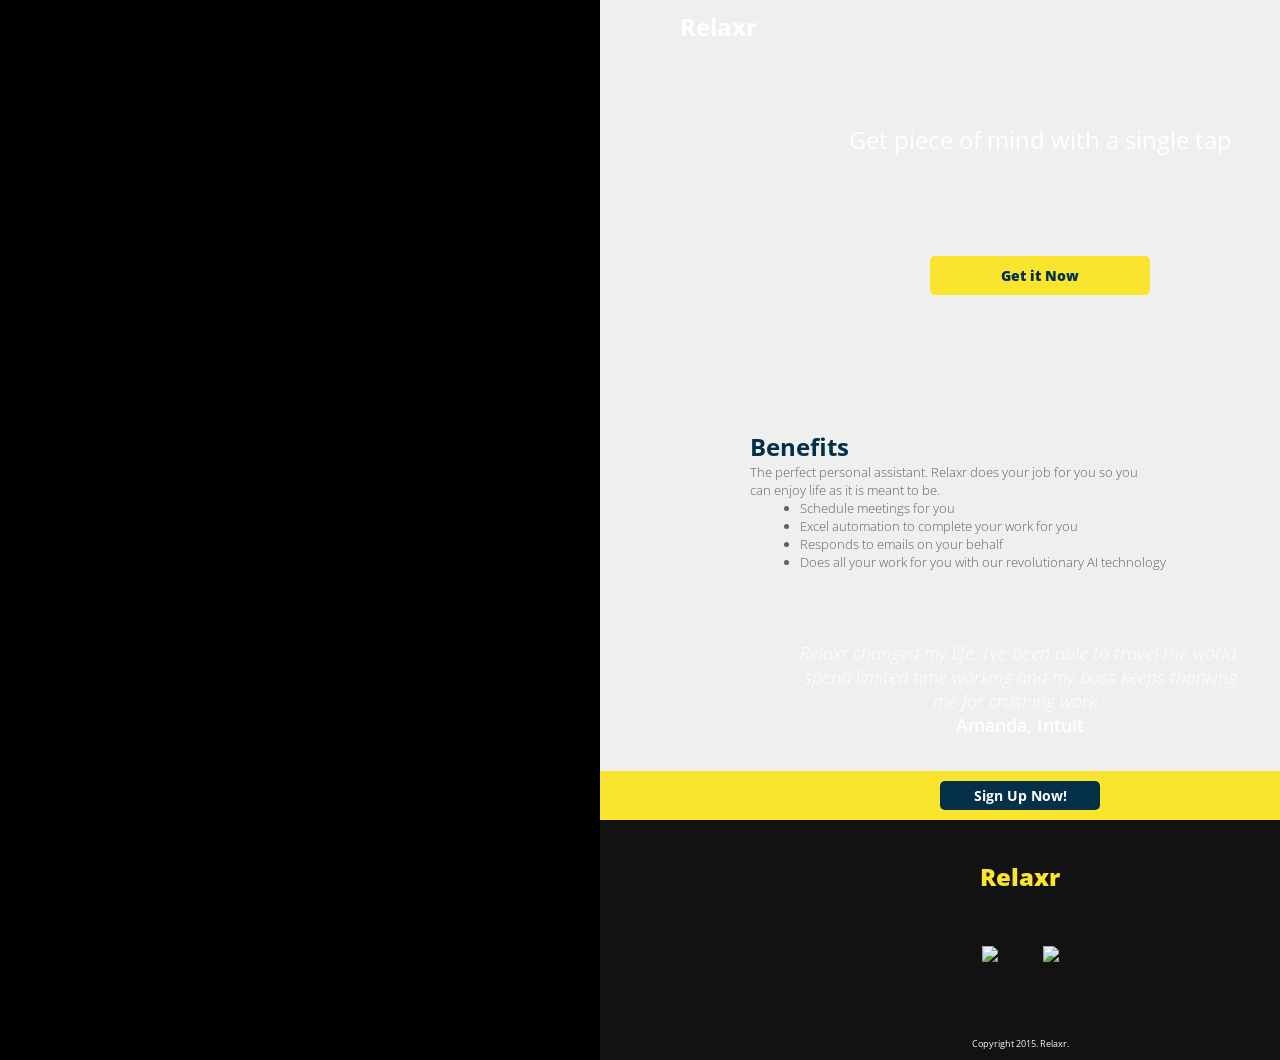
==== index.html @ 6baa733e "Merge dce4f4886b05767685e8a7f8cfa0daf45a335775 into 3a0e7c294fdce59fc4528aac046af2ccf1f1efe2" ====
<!DOCTYPE html>
<html>
  <head>
    <title>Relaxr</title>
    <link rel="stylesheet" type="text/css" href="css/style.css">
    <link href="https://fonts.googleapis.com/css?family=Open+Sans:300,300i,400,400i,600,600i,700,700i,800,800i" rel="stylesheet">
  </head>
  <body>
	<article>
	<!-- ++++++++++++++++++++++++++++++ -->
	<!-- TOP BOX -->
	<!-- ======================================= -->
		<header>
	
			<h1>Relaxr</h1>
			
			<p id="align">Get piece of mind with a single tap</p>
			
			<h3 id="border" class="text">Get it Now</h3>
		</header>

			<h2 id="padding">Benefits</h2>

			<div id="color">
				<p> <div id ="margin">The perfect personal assistant. Relaxr does your job for you so you can enjoy life as it is meant to be.</p></div>

				<ul>
					<li>Schedule meetings for you</li>
					<li>Excel automation to complete your work for you</li>
					<li>Responds to emails on your behalf</li>
					<li>Does all your work for you with our revolutionary AI technology</li>
				</ul>
			</div>


		<aside>
			<p div id="testimonial">Relaxr changed my life. I’ve been able to travel the world, spend limited time working and my boss keeps thanking me for crushing work."</p></div>
			<p div id="amanda">Amanda, Intuit</p></div>
		</aside>

	<div id="background">
		<h3 class="color" id="borderfooter">Sign Up Now!</h3>
	</div>


	<footer>
		<h2 id="footer">Relaxr</h2>

	
		<h5>
			<a href="#"><img src="images/twitter.png"></a>
			<a href="#"><img src="images/facebook.png"></a>
		</h5>


		<h6>Copyright 2015. Relaxr.</h6>
	</footer>
				
	</article>	

  </body>

</html>
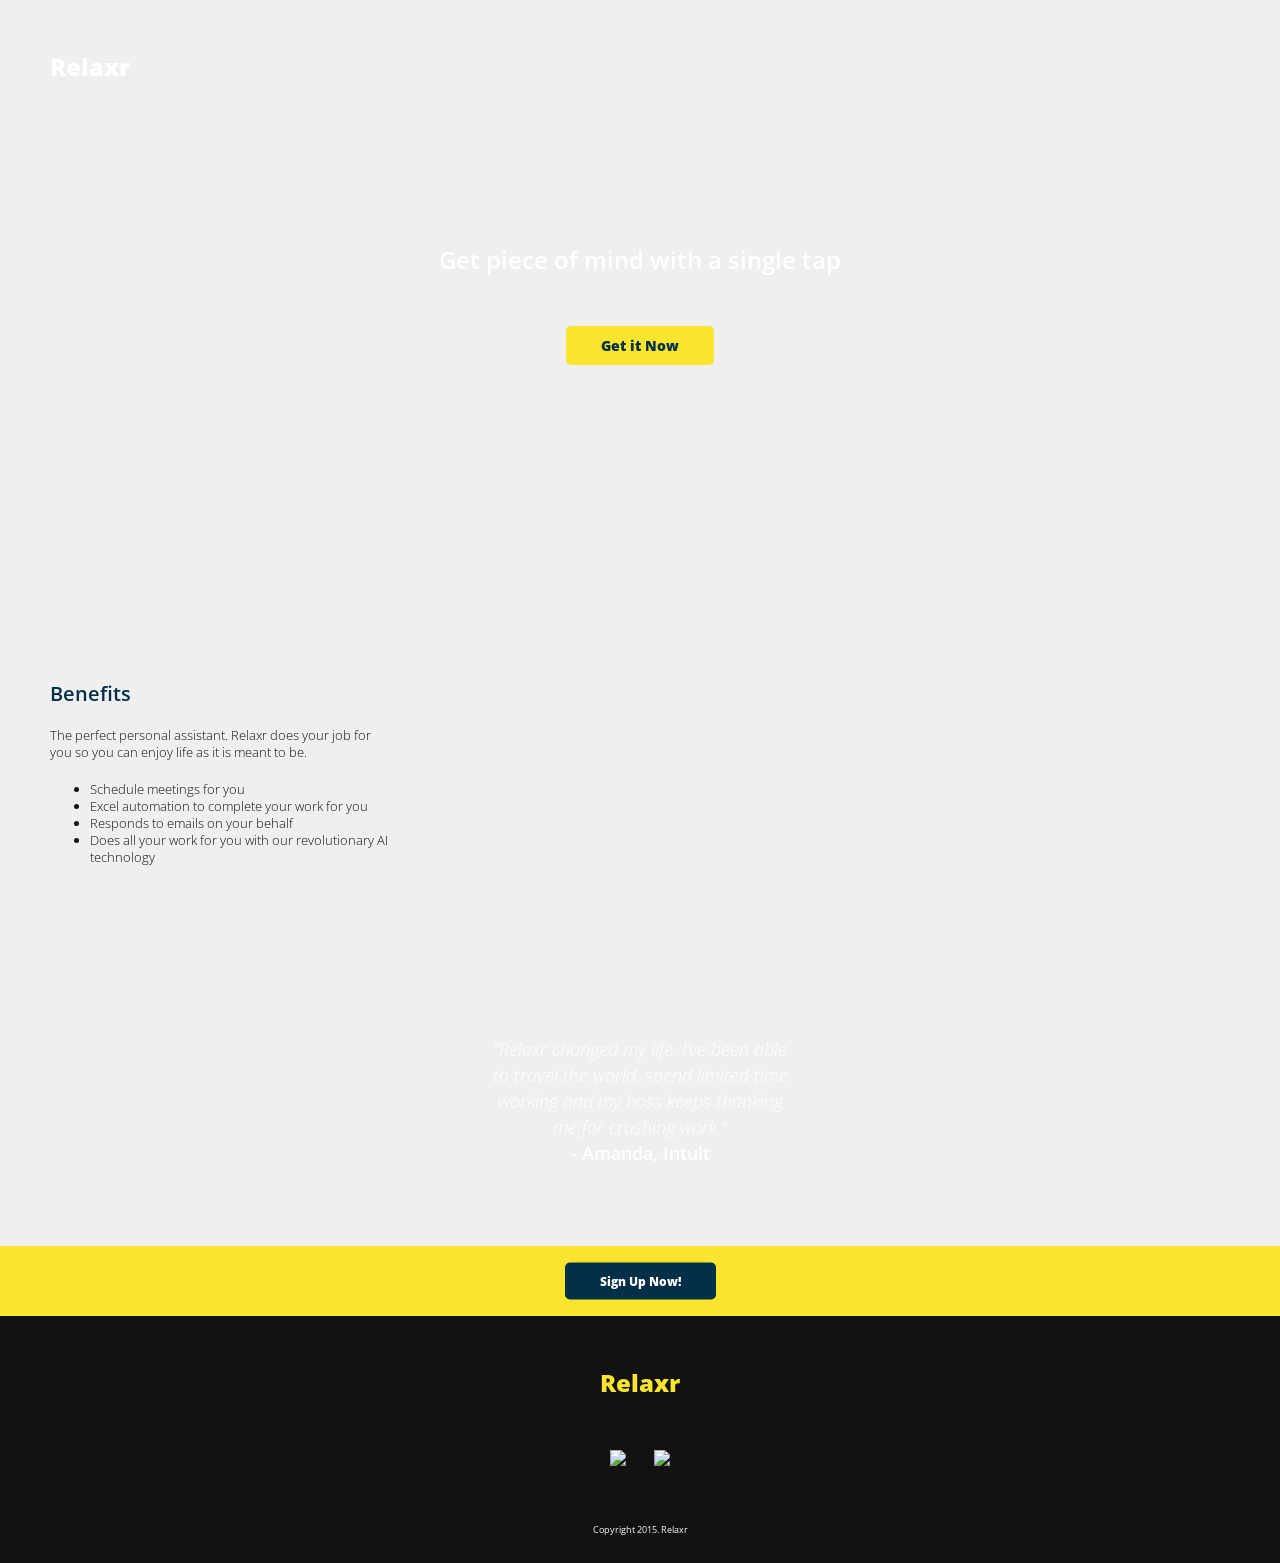
==== commit 260d4d91: "Week2 Assignment - Soo Kim" ====
--- a/index.html
+++ b/index.html
@@ -3,61 +3,67 @@
   <head>
     <title>Relaxr</title>
     <link rel="stylesheet" type="text/css" href="css/style.css">
-    <link href="https://fonts.googleapis.com/css?family=Open+Sans:300,300i,400,400i,600,600i,700,700i,800,800i" rel="stylesheet">
+    <link href="https://fonts.googleapis.com/css?family=Open+Sans:300,300i,400,600,800" rel="stylesheet">
   </head>
+  
   <body>
-	<article>
-	<!-- ++++++++++++++++++++++++++++++ -->
-	<!-- TOP BOX -->
-	<!-- ======================================= -->
-		<header>
-	
-			<h1>Relaxr</h1>
-			
-			<p id="align">Get piece of mind with a single tap</p>
-			
-			<h3 id="border" class="text">Get it Now</h3>
-		</header>
+    <section class="intro">
+  	 <header>
+    	 <h1>Relaxr</h1>
+     </header>
 
-			<h2 id="padding">Benefits</h2>
+     <div id="center-message">
+             <h2>Get piece of mind with a single tap</h2>
+             <a class="button" href="#">Get it Now</a>
+     </div>
+    </section>
 
-			<div id="color">
-				<p> <div id ="margin">The perfect personal assistant. Relaxr does your job for you so you can enjoy life as it is meant to be.</p></div>
+    <section class= "middle">
+      <h3>Benefits</h3>
+      <p>The perfect personal assistant. Relaxr does your job for you so you can enjoy life as it is meant to be.</p>
 
-				<ul>
-					<li>Schedule meetings for you</li>
-					<li>Excel automation to complete your work for you</li>
-					<li>Responds to emails on your behalf</li>
-					<li>Does all your work for you with our revolutionary AI technology</li>
-				</ul>
-			</div>
+     <div id="bullets">
+     <ul>
+        <li>Schedule meetings for you</li>
+        <li>Excel automation to complete your work for you</li>
+        <li>Responds to emails on your behalf</li>
+        <li>Does all your work for you with our revolutionary AI technology</li>
+      </ul>
+      </div>
+    </section>
+
+    <section class="last">
+      <div id="quote">
+        <h4>"Relaxr changed my life. I’ve been able to travel the world, spend limited time working and my boss keeps thanking me for crushing work."</h4>
+        <h5>- Amanda, Intuit</h5>
+        </div>
+    </section>
+
+    <section id="signup">
+      <a class="button" href="#">Sign Up Now!</a>
+    </section>
+
+    <section class="footer">
+       <h1>Relaxr</h1>
+       <div class="social">
+         <img src="images/twitter.png">
+         <img src="images/facebook.png">
+       </div>
+
+       <p>Copyright 2015. Relaxr </p>
 
 
-		<aside>
-			<p div id="testimonial">Relaxr changed my life. I’ve been able to travel the world, spend limited time working and my boss keeps thanking me for crushing work."</p></div>
-			<p div id="amanda">Amanda, Intuit</p></div>
-		</aside>
 
-	<div id="background">
-		<h3 class="color" id="borderfooter">Sign Up Now!</h3>
-	</div>
+    </section>
 
 
-	<footer>
-		<h2 id="footer">Relaxr</h2>
-
-	
-		<h5>
-			<a href="#"><img src="images/twitter.png"></a>
-			<a href="#"><img src="images/facebook.png"></a>
-		</h5>
+            
 
 
-		<h6>Copyright 2015. Relaxr.</h6>
-	</footer>
-				
-	</article>	
+
+
 
   </body>
+</html>
 
-</html>
+
--- a/css/style.css
+++ b/css/style.css
@@ -0,0 +1,194 @@
+/* Simple CSS Reset */
+* {
+  margin: 0;
+  padding: 0;
+}
+
+/*header {
+  height: 700px;
+  background: url("../images/header_bg.jpg") no-repeat center top;
+  background-size: cover;
+}*/
+
+body{
+  background-color: #f0efef; 
+  font-family: 'Open Sans', sans-serif;
+}
+
+
+h1{
+  font-family: 'Open Sans', sans-serif;
+  font-size: 24px;
+  font-weight: 800;
+  color: white;
+  padding: 50px;
+}
+
+h2{
+  font-family: 'Open Sans', sans-serif;
+  font-size: 24px;
+  font-weight: 600;
+  color: white;
+  text-align: white;
+  padding: 50px;
+  text-align:center;
+}
+
+
+h3{
+  color: #033048;
+  font-family: 'Open Sans', sans-serif;
+  font-size: 20px;
+  font-weight: 600;
+  padding-bottom:20px;
+}
+
+h4{
+  color: white;
+  font-family: 'Open Sans', sans-serif;
+  font-size: 18px;
+  line-height:26px;
+  font-weight: 300;
+  font-style:italic;
+  text-align: center;
+  vertical-align: middle;
+}
+
+h5{
+  color: white;
+  font-family: 'Open Sans', sans-serif;
+  font-size: 18px;
+  line-height:26px;
+  font-weight: 600;
+  text-align: center;
+  vertical-align: middle;
+}
+
+
+/*h4 span {
+  color: white;
+  font-family: 'Open Sans', sans-serif;
+  font-size: 18px;
+  font-weight: 600;
+  text-align: center;
+  font-style:none;
+  vertical-align: middle;
+}
+  Question: I wanted to make "Amanda" using span but without creating h5 style.
+  I'm curious to know why this above doesnt work. It keeps inheriting italic style
+  from h4 even though I said 'none' for the font-style
+
+*/
+
+
+p, li{
+  font-family: 'Open Sans', sans-serif;
+  font-size: 13px;
+  line-height: 17px;
+  font-weight: 200;
+  color: #121212;
+}
+
+#bullets{
+padding:20px 0 0 40px;
+}
+
+
+.intro{
+  background: url("../images/header_bg.jpg") no-repeat center top;
+  width:100%;
+  height:600px;
+  background-size: cover;
+}
+
+.middle {
+  padding-left:50px;
+  padding-top:80px;
+  padding-bottom:80px;
+  text-align: left;
+  width:340px;
+}
+
+.last {
+  height:300px;
+  background: url("../images/testimonial_bg.jpg") no-repeat center top;
+  background-size: cover;
+  position:relative;
+}
+
+#quote {
+/*  vertical-align: middle;
+*/width:300px;
+  margin: 0 auto 30px auto;
+  top:30%;
+  position: absolute;
+  right:0;
+  left:0;
+}
+
+#signup {
+  display:block;
+  height:70px;
+  background-color:#f9e42e;
+  text-align: center;
+}
+
+#signup .button {
+  color:white;
+  background-color: #033048;
+  font-weight:800;
+  font-size:12px;
+/*  vertical-align: center;
+  Question: Why does this not verticall center thing?
+  I was able to find the answer in google which is using 
+  transform: translateY(-50%) but not sure what that means..
+  Is there other way to vertically center things?;
+*/position:relative;
+  top:50%;
+  transform: translateY(-50%);
+}
+
+#center-message {
+  text-align:center;
+  /*top:50%; why does this not work and vertialy center?*/
+  margin: 60px auto 0 auto;
+}
+
+.button {
+  color:#033048;
+  font-weight:800;
+  font-size:14px;
+  text-decoration: none;
+  padding: 10px 35px 10px 35px;
+  border-radius: 5px;
+  background-color: #f9e42e;
+  display:inline-block;
+}
+
+.footer {
+  background-color: #121212;
+  text-align: center;
+}
+
+.footer h1 {
+    color: #f9e42e;
+}
+
+
+.footer p {
+  color: white;
+  font-size: 9px;
+  font-weight: 400;
+  padding-bottom:25px;
+}
+
+.social {
+  margin-bottom:50px;
+}
+.social img{
+  height:20px;
+  padding:0 12px;
+
+}
+
+
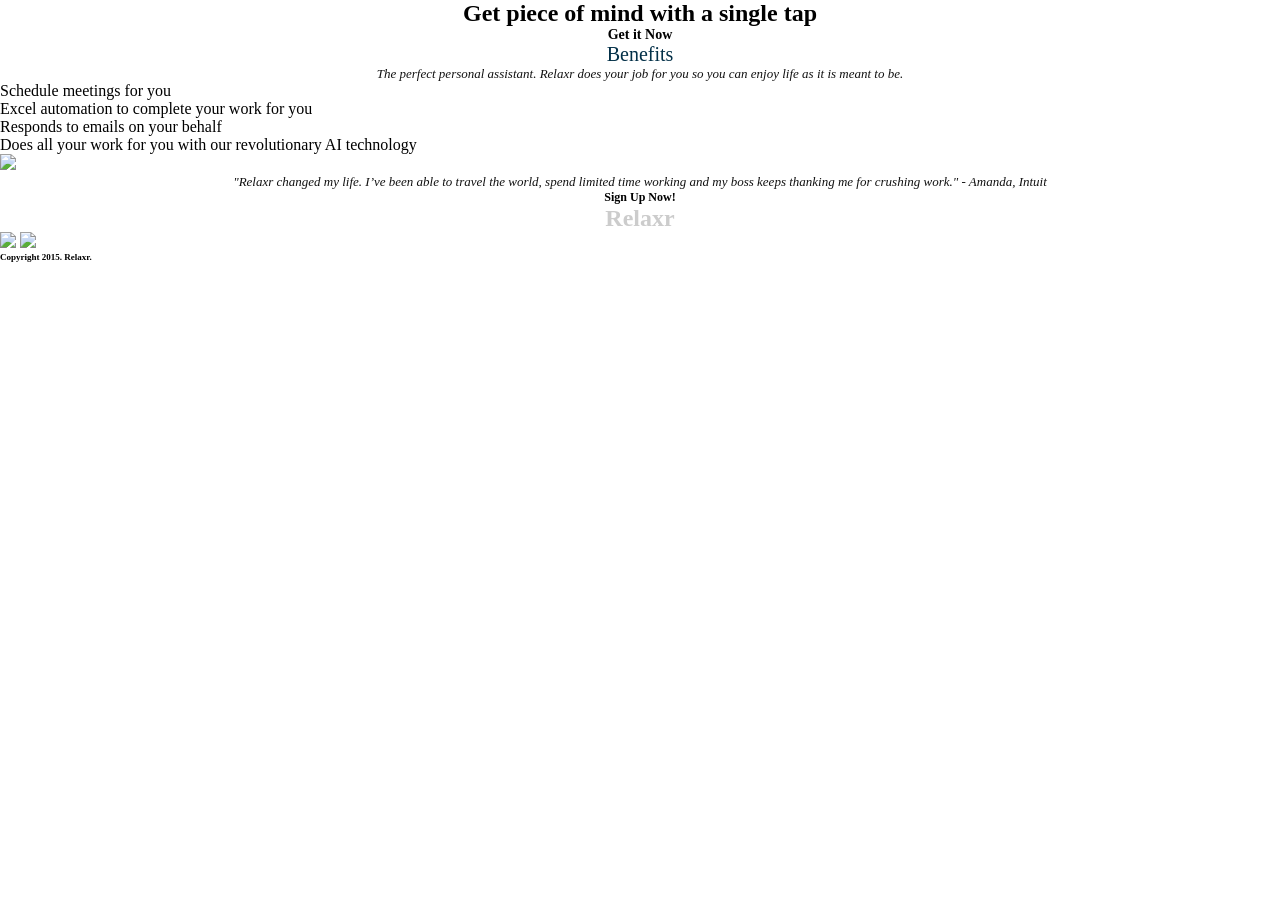
==== commit 4a13d5d7: "Week 2 homework" ====
--- a/index.html
+++ b/index.html
@@ -2,68 +2,45 @@
 <html>
   <head>
     <title>Relaxr</title>
+   <link href="https://fonts.googleapis.com/css?family=Open+Sans" rel="stylesheet">
+     <link rel="stylesheet" type="text/css" href="css/normalize.min.css">
     <link rel="stylesheet" type="text/css" href="css/style.css">
-    <link href="https://fonts.googleapis.com/css?family=Open+Sans:300,300i,400,600,800" rel="stylesheet">
   </head>
-  
-  <body>
-    <section class="intro">
-  	 <header>
-    	 <h1>Relaxr</h1>
-     </header>
 
-     <div id="center-message">
-             <h2>Get piece of mind with a single tap</h2>
-             <a class="button" href="#">Get it Now</a>
-     </div>
-    </section>
-
-    <section class= "middle">
-      <h3>Benefits</h3>
-      <p>The perfect personal assistant. Relaxr does your job for you so you can enjoy life as it is meant to be.</p>
-
-     <div id="bullets">
-     <ul>
-        <li>Schedule meetings for you</li>
-        <li>Excel automation to complete your work for you</li>
-        <li>Responds to emails on your behalf</li>
-        <li>Does all your work for you with our revolutionary AI technology</li>
-      </ul>
-      </div>
-    </section>
-
-    <section class="last">
-      <div id="quote">
-        <h4>"Relaxr changed my life. I’ve been able to travel the world, spend limited time working and my boss keeps thanking me for crushing work."</h4>
-        <h5>- Amanda, Intuit</h5>
-        </div>
-    </section>
-
-    <section id="signup">
-      <a class="button" href="#">Sign Up Now!</a>
-    </section>
-
-    <section class="footer">
-       <h1>Relaxr</h1>
-       <div class="social">
-         <img src="images/twitter.png">
-         <img src="images/facebook.png">
-       </div>
-
-       <p>Copyright 2015. Relaxr </p>
+ <h1> Get piece of mind with a single tap </h1>
+ <h2>Get it Now</h2>
 
 
-
-    </section>
+  <body>
+  <div id="wrapper">
+    <header>Benefits </header>
+    <p>The perfect personal assistant. Relaxr does your job for you so you can enjoy life as it is meant to be.
+<ul>
+	<li> Schedule meetings for you </li>
+	<li> Excel automation to complete your work for you </li>
+	<li> Responds to emails on your behalf </li>
+	<li> Does all your work for you with our revolutionary AI technology </li>
+</ul>
 
 
-            
+<a href="#"><img src="images/testimonial_bg.jpg"></a>
+
+<p>
+"Relaxr changed my life. I’ve been able to travel the world, spend limited time working and my boss keeps thanking me for crushing work."
+- Amanda, Intuit
+</p>
+
+<h3> Sign Up Now! </h3>
+
+<footer>
+<h4>Relaxr</h4>
+
+<a href="#"><img src="images/facebook.png"></a>
+<a href="#"><img src="images/twitter.png"></a>
 
 
-
-
-
+<h5> Copyright 2015. Relaxr. </h5>
+</footer>
+</div>
   </body>
 </html>
-
-
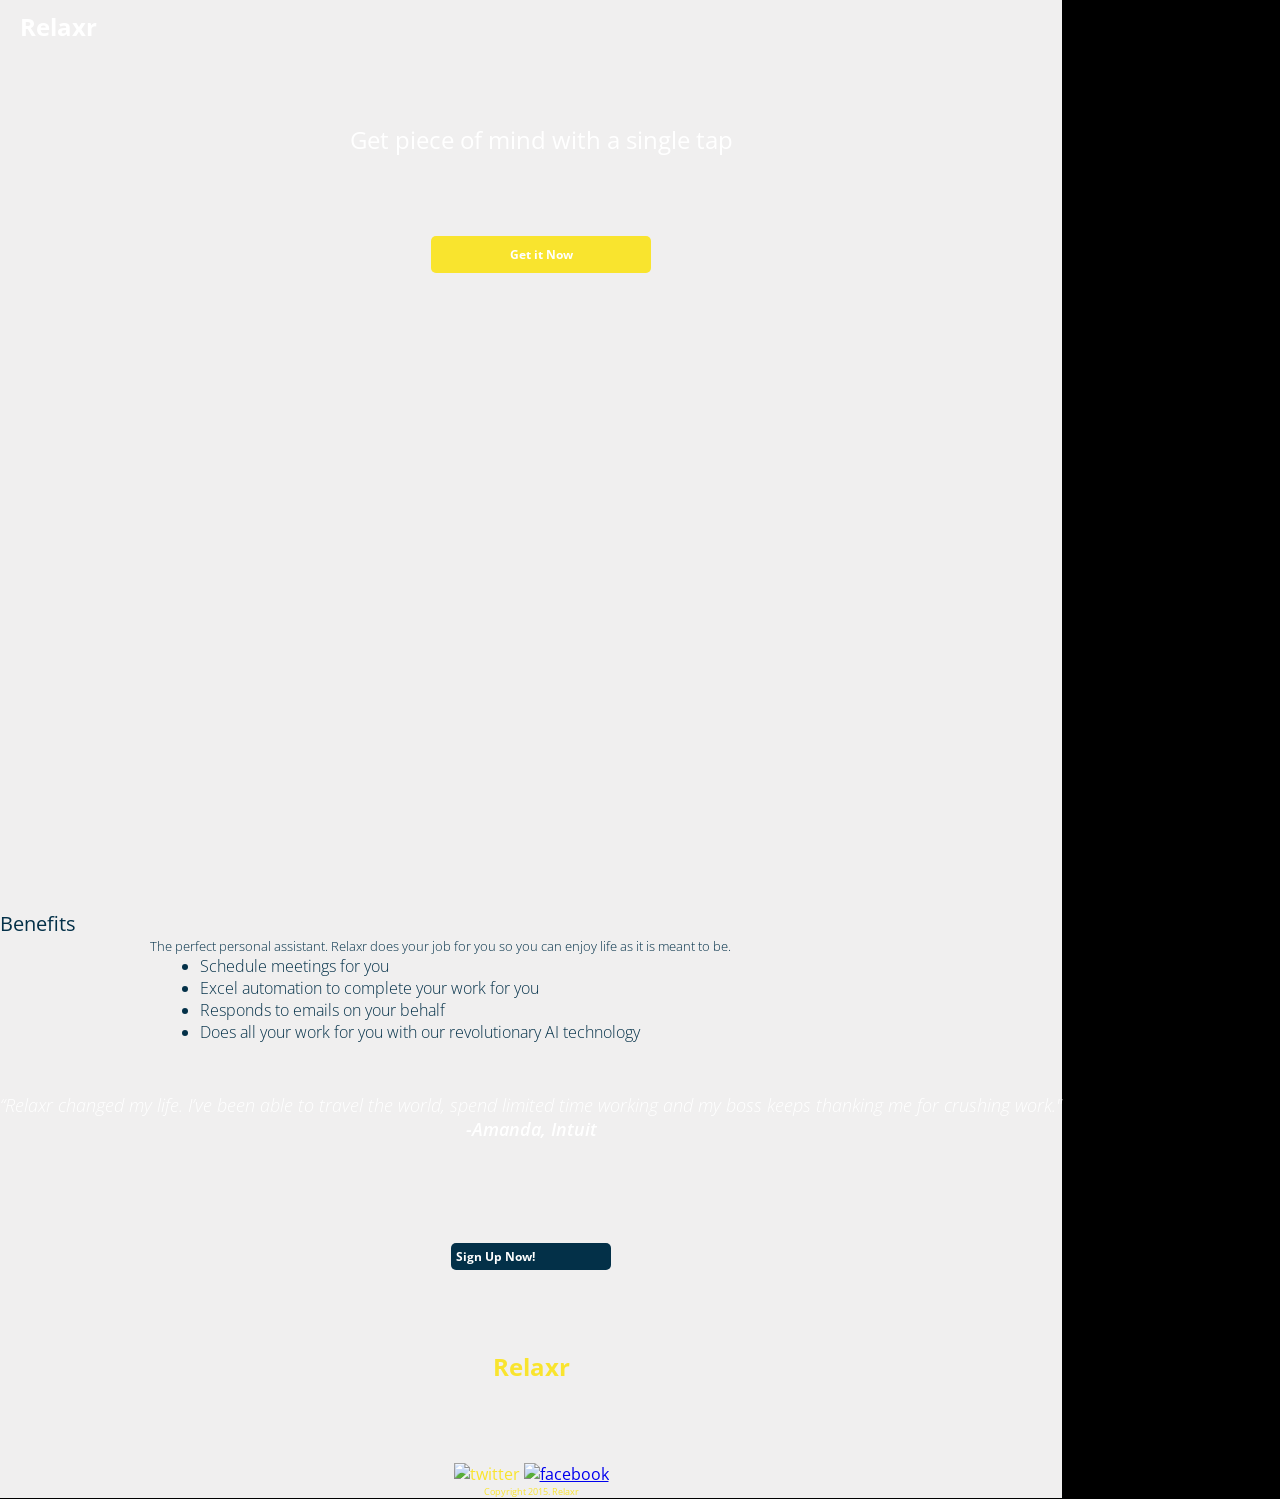
==== commit 54ae924b: "i think i just figured out how to work github... woof." ====
--- a/index.html
+++ b/index.html
@@ -1,46 +1,56 @@
 <!DOCTYPE html>
-<html>
-  <head>
-    <title>Relaxr</title>
-   <link href="https://fonts.googleapis.com/css?family=Open+Sans" rel="stylesheet">
-     <link rel="stylesheet" type="text/css" href="css/normalize.min.css">
-    <link rel="stylesheet" type="text/css" href="css/style.css">
-  </head>
+<html lang=en>
+	<head>
+        
+        <title>Relaxr</title>
+        <link rel="stylesheet" type="text/css" href="css/style.css">
+        <link href="https://fonts.googleapis.com/css?family=Open+Sans" rel="stylesheet">
 
- <h1> Get piece of mind with a single tap </h1>
- <h2>Get it Now</h2>
+      </head>
+	<body>
+	
+    <article>
 
+    <header>
 
-  <body>
-  <div id="wrapper">
-    <header>Benefits </header>
-    <p>The perfect personal assistant. Relaxr does your job for you so you can enjoy life as it is meant to be.
-<ul>
-	<li> Schedule meetings for you </li>
-	<li> Excel automation to complete your work for you </li>
-	<li> Responds to emails on your behalf </li>
-	<li> Does all your work for you with our revolutionary AI technology </li>
-</ul>
+    
+				<h1>Relaxr</h1>
+                <p id="mind">Get piece of mind with a single tap</p>
+                <h3 id="button">Get it Now</h3>
 
+    </header>
 
-<a href="#"><img src="images/testimonial_bg.jpg"></a>
+            <h2>Benefits</h2>
+                
+       <div id="box">
+        <p><div id="assistant">The perfect personal assistant. Relaxr does your job for you so you can enjoy life as it is meant to be.</p></div>
+                
+                <ul>
+                    <li>Schedule meetings for you</li>
+                    <li>Excel automation to complete your work for you</li>
+                    <li>Responds to emails on your behalf</li>
+                    <li>Does all your work for you with our revolutionary AI technology</li>
+                </ul>  
+        </div>
+            
+            <div id="quote">
+            <p>“Relaxr changed my life. I’ve been able to travel the world, spend limited time working and my boss keeps thanking me for crushing work."<br><p id="intuit">-Amanda, Intuit<br></p>
+            </div>
+            
+            <div id="sign-up">
+                <div class="button">Sign Up Now!</div>
+            </div>
+			
+            <footer>
+                <h4>Relaxr</h4>
 
-<p>
-"Relaxr changed my life. I’ve been able to travel the world, spend limited time working and my boss keeps thanking me for crushing work."
-- Amanda, Intuit
-</p>
-
-<h3> Sign Up Now! </h3>
-
-<footer>
-<h4>Relaxr</h4>
-
-<a href="#"><img src="images/facebook.png"></a>
-<a href="#"><img src="images/twitter.png"></a>
-
-
-<h5> Copyright 2015. Relaxr. </h5>
-</footer>
-</div>
-  </body>
-</html>
+        <a href="www.twitter.com"></a><img src="images/twitter.png" alt="twitter"></a>
+                
+        <a href="www.facebook.com"><img src="images/facebook.png" alt="facebook"></a>
+               
+                <p id="end-tag">Copyright 2015. Relaxr</p>
+            </footer>
+           </article> 
+		</div>
+	</body>
+</html>
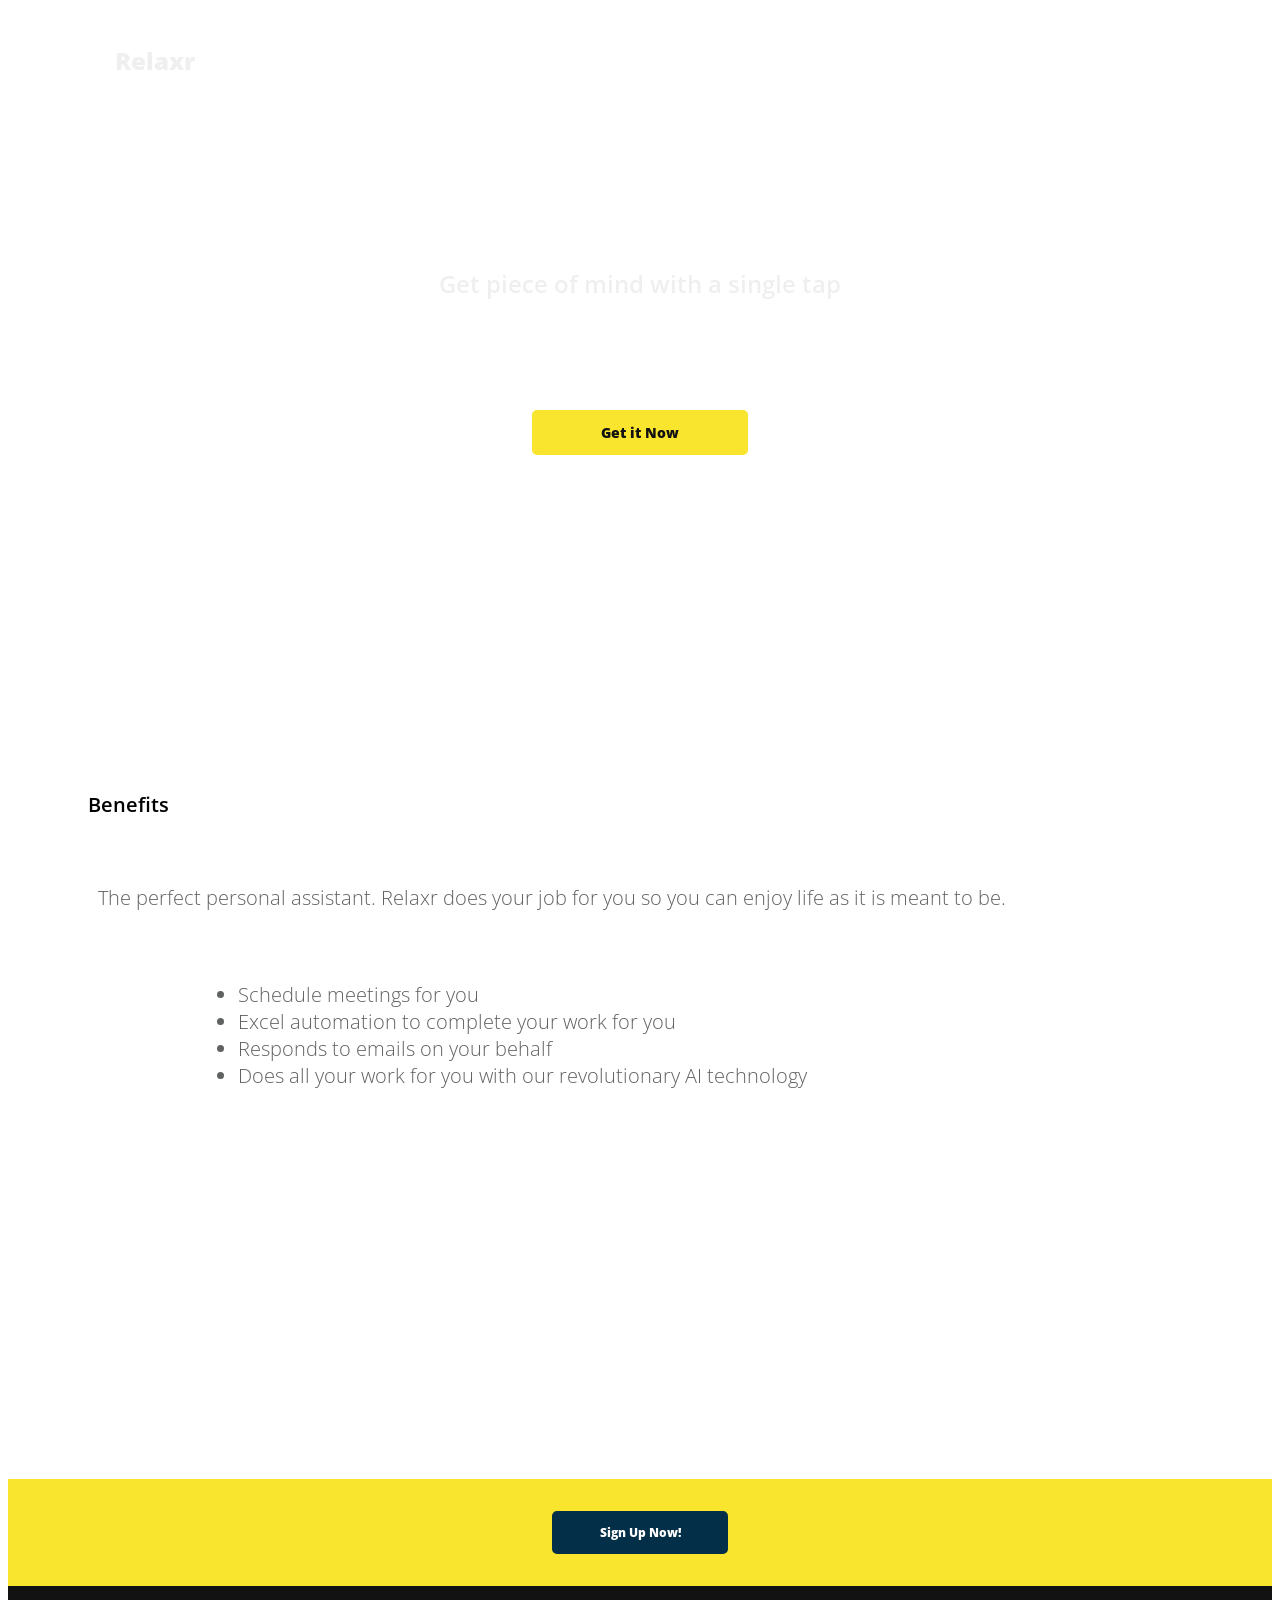
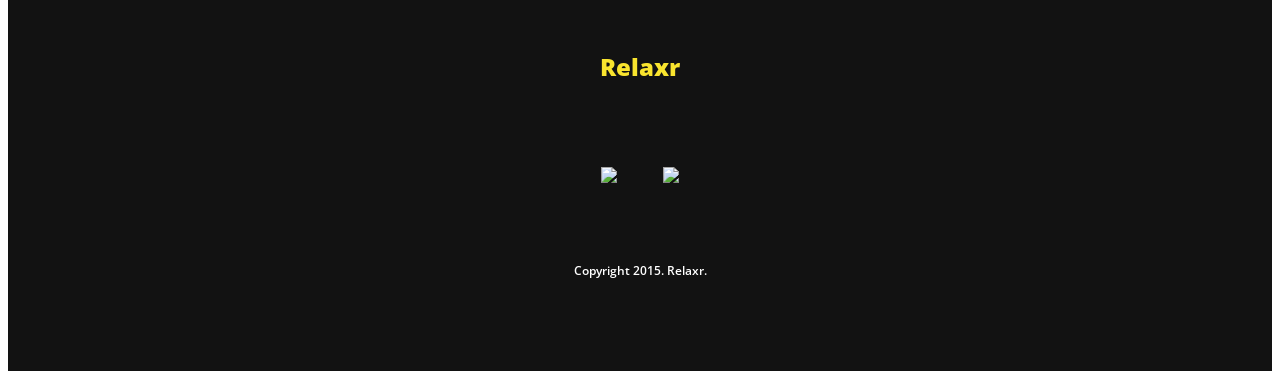
==== commit 0d7666d9: "Final" ====
--- a/index.html
+++ b/index.html
@@ -1,56 +1,57 @@
 <!DOCTYPE html>
-<html lang=en>
-	<head>
-        
-        <title>Relaxr</title>
-        <link rel="stylesheet" type="text/css" href="css/style.css">
-        <link href="https://fonts.googleapis.com/css?family=Open+Sans" rel="stylesheet">
+<html>
+  <head>
+    <title>Relaxr</title>
+    <link rel="stylesheet" type="text/css" href="css/style.css">
+    <link href="https://fonts.googleapis.com/css?family=Open+Sans:300,300i,600,800" rel="stylesheet">
+  </head>
+  <body>
+    <header>
+    	<h1><span>Relaxr</span></h1>
+    	<h2>Get piece of mind with a single tap</h2>
+    	<h3>Get it Now</h3>
+    </header>
+    <div id="main">
+    	<div id="benefits">
+    		<h4>Benefits</h4>
+    		<div id="blurb">
+    			<p>The perfect personal assistant. Relaxr does your job for you so you can enjoy life as it is meant to be.</p>
+    			<div id="list">
+    				<ul>
+    					<li>Schedule meetings for you</li>
+						<li>Excel automation to complete your work for you</li>
+						<li>Responds to emails on your behalf</li>
+						<li>Does all your work for you with our revolutionary AI technology</li>
+					</ul>
+				</div>
+			</div>
+		</div>
+	</div>
 
-      </head>
-	<body>
-	
-    <article>
+	<div id="review">
+		<p id="text">"Relaxr changed my life. I've been able to travel the world, spend limited time working and my boss keeps thanking me for crushing work."</p>
 
-    <header>
+		<p><span>- Amanda, Intuit</span></p>
 
-    
-				<h1>Relaxr</h1>
-                <p id="mind">Get piece of mind with a single tap</p>
-                <h3 id="button">Get it Now</h3>
+		</div>
 
-    </header>
+		<div id="sign">	
+			<p id="button">Sign Up Now!</p>
+		</div>
 
-            <h2>Benefits</h2>
-                
-       <div id="box">
-        <p><div id="assistant">The perfect personal assistant. Relaxr does your job for you so you can enjoy life as it is meant to be.</p></div>
-                
-                <ul>
-                    <li>Schedule meetings for you</li>
-                    <li>Excel automation to complete your work for you</li>
-                    <li>Responds to emails on your behalf</li>
-                    <li>Does all your work for you with our revolutionary AI technology</li>
-                </ul>  
-        </div>
-            
-            <div id="quote">
-            <p>“Relaxr changed my life. I’ve been able to travel the world, spend limited time working and my boss keeps thanking me for crushing work."<br><p id="intuit">-Amanda, Intuit<br></p>
-            </div>
-            
-            <div id="sign-up">
-                <div class="button">Sign Up Now!</div>
-            </div>
-			
-            <footer>
-                <h4>Relaxr</h4>
+		<div id="end">
+			<p>Relaxr</p>
 
-        <a href="www.twitter.com"></a><img src="images/twitter.png" alt="twitter"></a>
-                
-        <a href="www.facebook.com"><img src="images/facebook.png" alt="facebook"></a>
-               
-                <p id="end-tag">Copyright 2015. Relaxr</p>
-            </footer>
-           </article> 
+			<div id="img1">
+				<img src="images/twitter.png">
+			</div>
+		<div id="img2">
+			<img src="images/facebook.png">
 		</div>
-	</body>
-</html>+
+		<footer>
+		<p>Copyright 2015. Relaxr.</p>
+		</footer>
+		</div>
+  </body>
+</html>
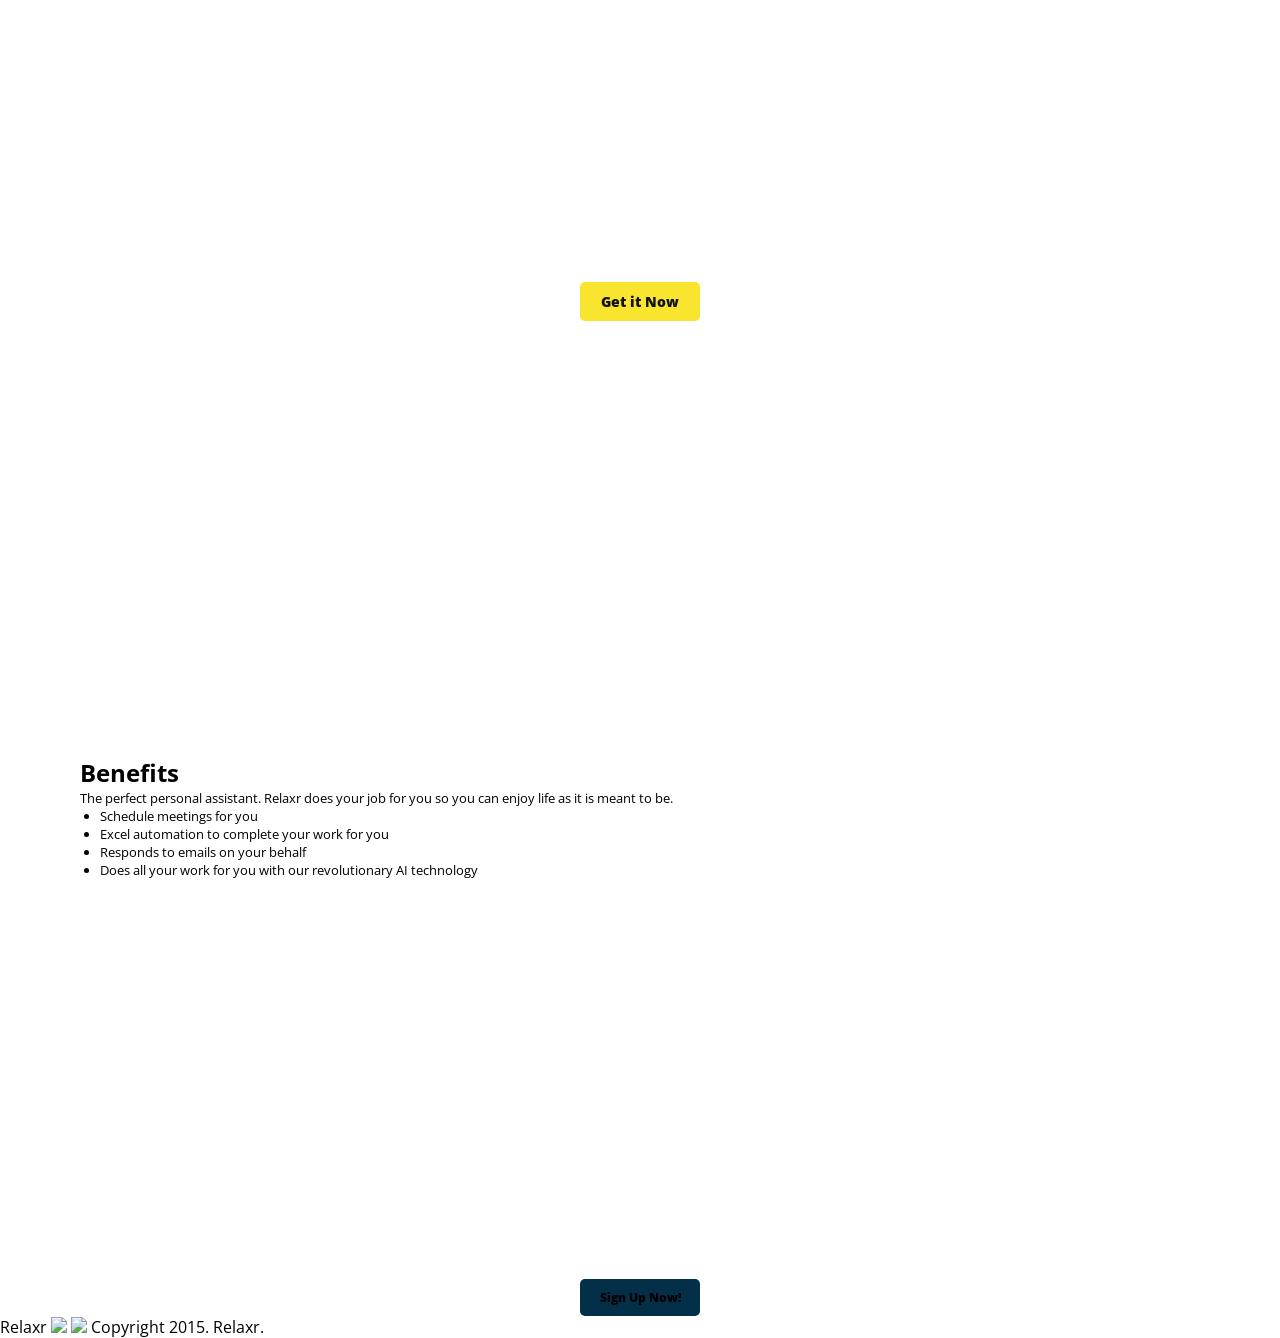
==== commit 918841dc: "Crappy homework Didn’t have time to finish, and couldn’t manage to do lots of things. Oh well." ====
--- a/index.html
+++ b/index.html
@@ -3,55 +3,55 @@
   <head>
     <title>Relaxr</title>
     <link rel="stylesheet" type="text/css" href="css/style.css">
-    <link href="https://fonts.googleapis.com/css?family=Open+Sans:300,300i,600,800" rel="stylesheet">
+    <link href="https://fonts.googleapis.com/css?family=Open+Sans" rel="stylesheet">
+
   </head>
   <body>
-    <header>
-    	<h1><span>Relaxr</span></h1>
-    	<h2>Get piece of mind with a single tap</h2>
-    	<h3>Get it Now</h3>
-    </header>
-    <div id="main">
-    	<div id="benefits">
-    		<h4>Benefits</h4>
-    		<div id="blurb">
-    			<p>The perfect personal assistant. Relaxr does your job for you so you can enjoy life as it is meant to be.</p>
-    			<div id="list">
-    				<ul>
-    					<li>Schedule meetings for you</li>
-						<li>Excel automation to complete your work for you</li>
-						<li>Responds to emails on your behalf</li>
-						<li>Does all your work for you with our revolutionary AI technology</li>
-					</ul>
-				</div>
-			</div>
+
+   	<header>
+
+	  	<h1>Relaxr</h1>
+
+		<h2>Get piece of mind with a single tap</h2>
+
+		<div id="button1">
+			Get it Now
 		</div>
-	</div>
+			
+	</header>
 
-	<div id="review">
-		<p id="text">"Relaxr changed my life. I've been able to travel the world, spend limited time working and my boss keeps thanking me for crushing work."</p>
+<h3>Benefits</h3>
 
-		<p><span>- Amanda, Intuit</span></p>
+<p>The perfect personal assistant. Relaxr does your job for you so you can enjoy life as it is meant to be.</p>
 
-		</div>
+<ul>
+<li>Schedule meetings for you</li>
+<li>Excel automation to complete your work for you</li>
+<li>Responds to emails on your behalf</li>
+<li>Does all your work for you with our revolutionary AI technology</li>
+</ul>
 
-		<div id="sign">	
-			<p id="button">Sign Up Now!</p>
-		</div>
+<div id="testimonial">
+<h4>
+"Relaxr changed my life. I’ve been able to travel the world, spend limited time working and my boss keeps thanking me for crushing work." </h4>
+<h5>- Amanda, Intuit</h5>
+</div>
 
-		<div id="end">
-			<p>Relaxr</p>
+<div id="sign_up">
+Sign Up Now!
+</div>
 
-			<div id="img1">
-				<img src="images/twitter.png">
-			</div>
-		<div id="img2">
-			<img src="images/facebook.png">
-		</div>
+	<footer>
+		
+	<id="Relaxr_footer">Relaxr</id="Relaxr_footer">
 
-		<footer>
-		<p>Copyright 2015. Relaxr.</p>
-		</footer>
-		</div>
+		<img src="images/twitter.png">
+		<img src="images/facebook.png">
+
+		Copyright 2015. Relaxr.
+	</footer>
+
+   
+    
   </body>
 </html>
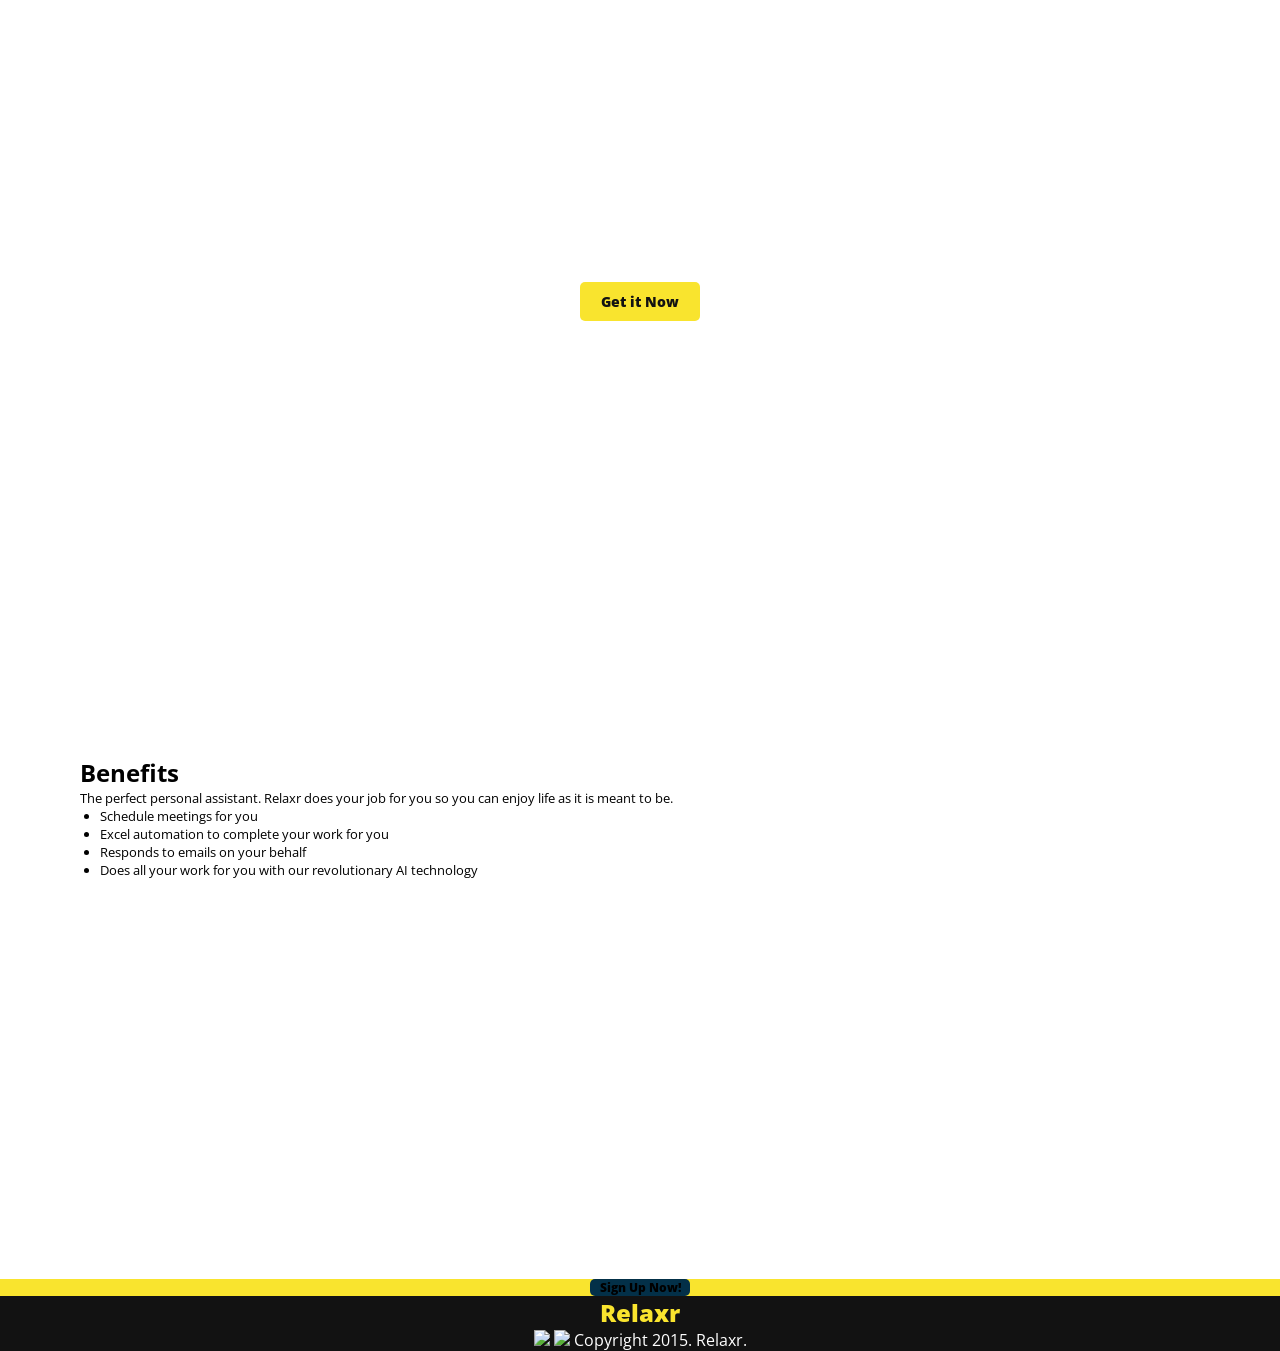
==== commit d4d6ed08: "Minor finishes Corrected the color in a couple of things in the footer. It still sucks." ====
--- a/index.html
+++ b/index.html
@@ -37,13 +37,15 @@
 <h5>- Amanda, Intuit</h5>
 </div>
 
-<div id="sign_up">
-Sign Up Now!
+<div id="sign_up_bg">
+	<div id="sign_up">
+	Sign Up Now!
+	</div>
 </div>
 
 	<footer>
 		
-	<id="Relaxr_footer">Relaxr</id="Relaxr_footer">
+	<h6>Relaxr</h6>
 
 		<img src="images/twitter.png">
 		<img src="images/facebook.png">
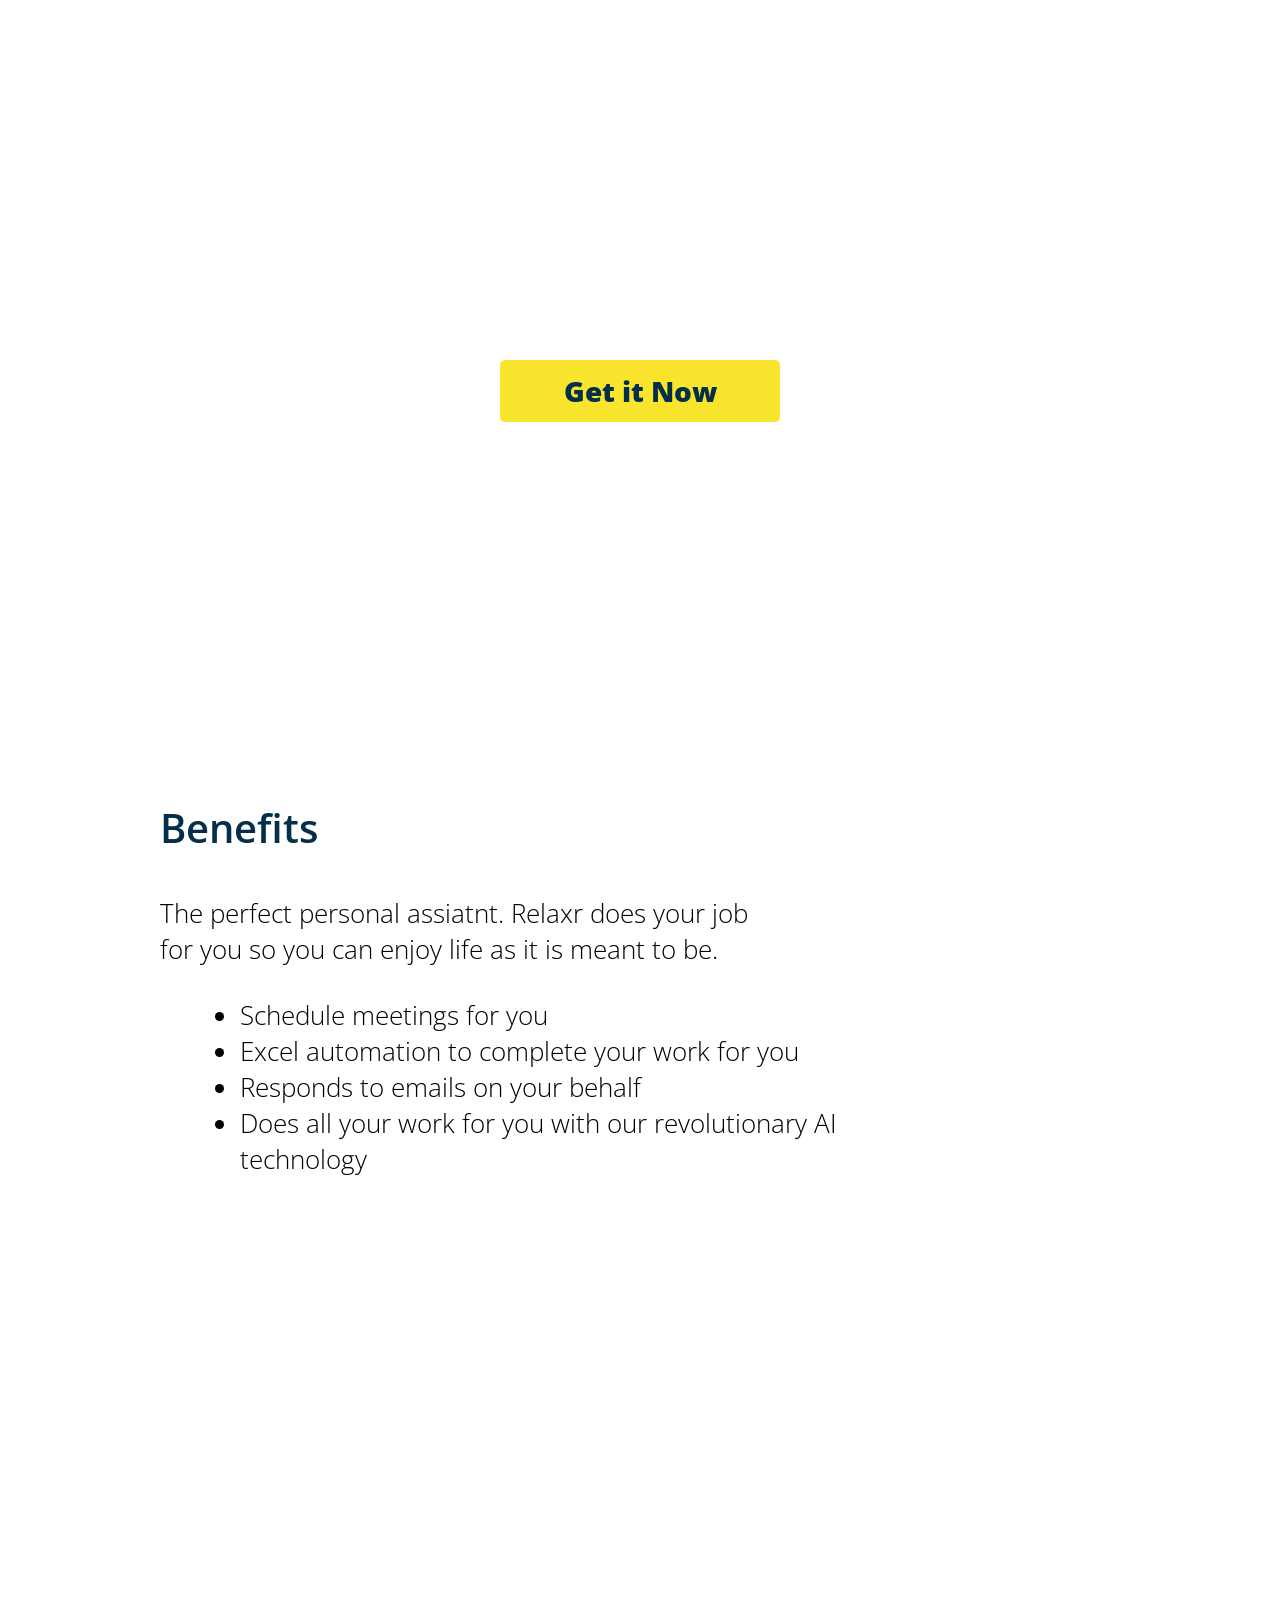
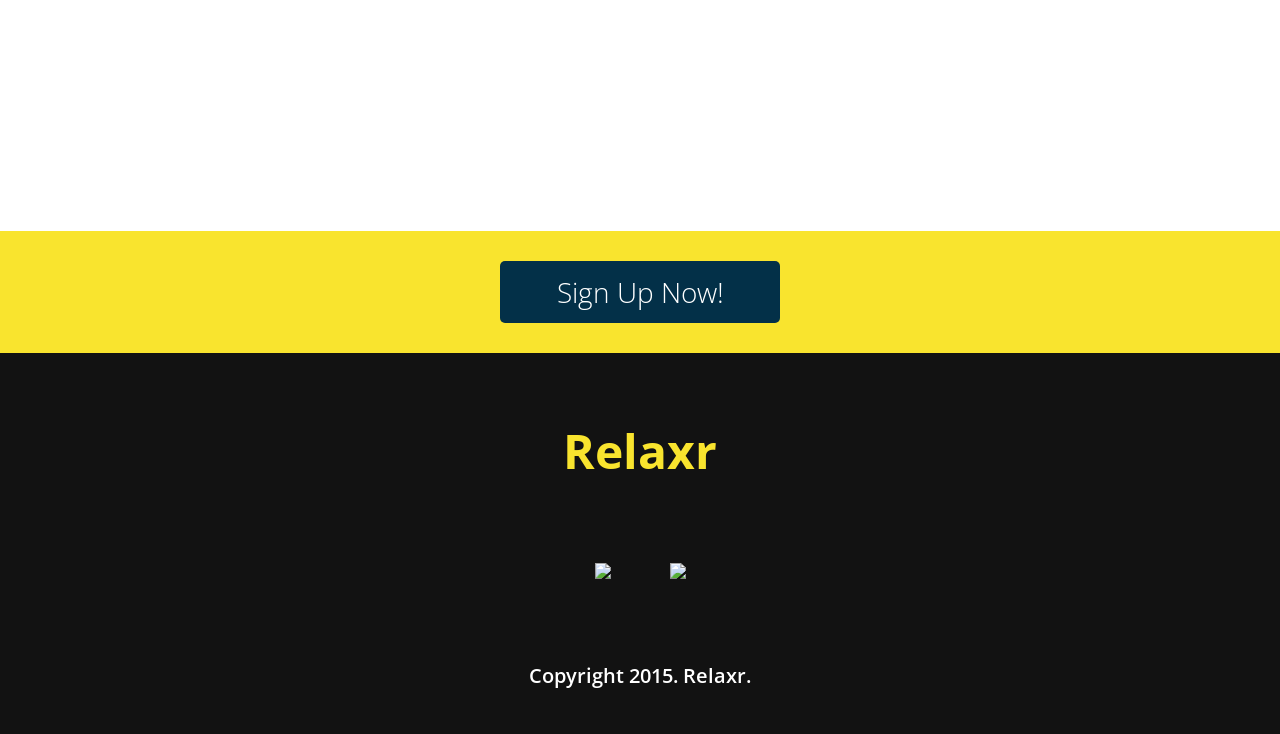
==== commit bff1ac44: "week2" ====
--- a/index.html
+++ b/index.html
@@ -3,57 +3,40 @@
   <head>
     <title>Relaxr</title>
     <link rel="stylesheet" type="text/css" href="css/style.css">
-    <link href="https://fonts.googleapis.com/css?family=Open+Sans" rel="stylesheet">
-
   </head>
   <body>
+    <header>
+      <section id="header">
+        <h1 class="logo">Relaxr</h1>
+        <h2>Get piece of mind with a single tap</h2>
+        <a class="yellow button" href="#">Get it Now</a>
+      </section>
+    </header>
 
-   	<header>
+      <section id="benefit">
+        <h3>Benefits</h3>
+        <p>The perfect personal assiatnt. Relaxr does your job for you so you can enjoy life as it is meant to be.</p>
+        <ul>
+        	<li>Schedule meetings for you</li>
+        	<li>Excel automation to complete your work for you</li>
+        	<li>Responds to emails on your behalf</li>
+        	<li>Does all your work for you with our revolutionary AI technology</li>
+        </ul>
+      </section>
 
-	  	<h1>Relaxr</h1>
+      <section id="shortquote">
+      	<p>"Relaxr changed my life. I’ve been able to travel the world, spend limited time working and my boss keeps thanking me for crushing work." <span>- Amanda, Intuit</span></p>
+      </section>
+     
+      <section id="signup">
+      	<a class="blue button" href="#">Sign Up Now!</a>
+      </section>
 
-		<h2>Get piece of mind with a single tap</h2>
-
-		<div id="button1">
-			Get it Now
-		</div>
-			
-	</header>
-
-<h3>Benefits</h3>
-
-<p>The perfect personal assistant. Relaxr does your job for you so you can enjoy life as it is meant to be.</p>
-
-<ul>
-<li>Schedule meetings for you</li>
-<li>Excel automation to complete your work for you</li>
-<li>Responds to emails on your behalf</li>
-<li>Does all your work for you with our revolutionary AI technology</li>
-</ul>
-
-<div id="testimonial">
-<h4>
-"Relaxr changed my life. I’ve been able to travel the world, spend limited time working and my boss keeps thanking me for crushing work." </h4>
-<h5>- Amanda, Intuit</h5>
-</div>
-
-<div id="sign_up_bg">
-	<div id="sign_up">
-	Sign Up Now!
-	</div>
-</div>
-
-	<footer>
-		
-	<h6>Relaxr</h6>
-
-		<img src="images/twitter.png">
-		<img src="images/facebook.png">
-
-		Copyright 2015. Relaxr.
-	</footer>
-
-   
-    
+      <footer>
+      	<h4 class="logo">Relaxr</h4>
+      	<a href="#"><img src="images/twitter.png"></a>
+      	<a href="#"><img src="images/facebook.png"></a>
+      	<p class="copyright">Copyright 2015. Relaxr.</p>
+      </footer>
   </body>
 </html>
--- a/css/style.css
+++ b/css/style.css
@@ -0,0 +1,147 @@
+@import url('https://fonts.googleapis.com/css?family=Open+Sans:400,600,700,800');
+
+* {
+  margin: 0;
+  padding: 0;
+}
+
+body {
+	font-family: "Open Sans", sans-serif;
+	font-weight: 300;
+	font-size: 26px;
+}
+
+header {
+  height: 700px;
+  background: url("../images/header_bg.jpg") no-repeat center top;
+  background-size: cover;
+}
+
+h1 {
+	font-size: 48px;
+	font-weight: 800;
+	color: white;
+	margin-bottom: 20px;
+	margin-left: 160px;
+}
+
+h2{
+	font-size: 48px;
+	text-align: center;
+	font-weight: 600;
+	color: white;
+	margin: 120px 0 90px;
+}
+
+h3{
+	color: #033048;
+	font-size: 40px;
+	font-weight: 600;
+	margin-bottom: 40px;
+}
+
+a{
+	text-decoration: none;
+}
+
+footer {
+	background: #121212;
+	text-align: center;
+	padding: 65px 0 45px;
+}
+
+.yellow {
+	color: #033048;
+	font-weight: 800;
+	font-size: 28px;
+	background-color: #f9e42e;
+}
+
+.blue {
+	color: white;
+	font-weight: 800px;
+	font-size: 28px;
+	background-color: #033048;
+}
+
+.button {
+	text-align: center;
+	display: block;
+	border-radius: 5px;
+	padding: 12px 0;
+	width: 280px;
+	display: block;
+	margin: 0 auto;
+}
+
+.header {
+	width: 960px;
+	margin: auto;
+}
+
+header .logo {
+	color: white;
+	padding-top: 20px;
+}
+
+#benefit {
+	width: 960px;
+	margin: 0 auto;
+	padding: 100px 0 80px;
+	font-family: "Open Sans", sans-serif;
+}
+
+#benefit p {
+	width: 600px;
+}
+
+#benefit ul {
+	width: 600px;
+	margin: 30px 0 0 80px;
+}
+
+#shortquote {
+	background: url("../images/testimonial_bg.jpg");
+	background-size: cover;
+	padding: 70px 0 70px;
+	color: white;
+}
+
+#shortquote p {
+	padding: 70px 0 70px 0;
+	margin: 0 auto;
+	font-size: 36px;
+	font-weight: 300;
+	font-style: italic;
+	text-align: center;
+	width: 580px;
+}
+
+#shortquote span {
+	display: block;
+	font-weight: 600;
+	font-style: normal;
+}
+
+#signup {
+	background: #f9e42e;
+	display: center;
+	padding: 30px;
+}
+
+.copyright {
+	font-size: 20px;
+	color: white;
+	font-weight: 600;
+}
+
+footer .logo {
+	color: #f9e42e;
+	margin-bottom: 68px;
+	font-size: 48px;
+}
+footer a {
+	display: inline-block;
+	margin: 0 26px 75px;
+}
+
